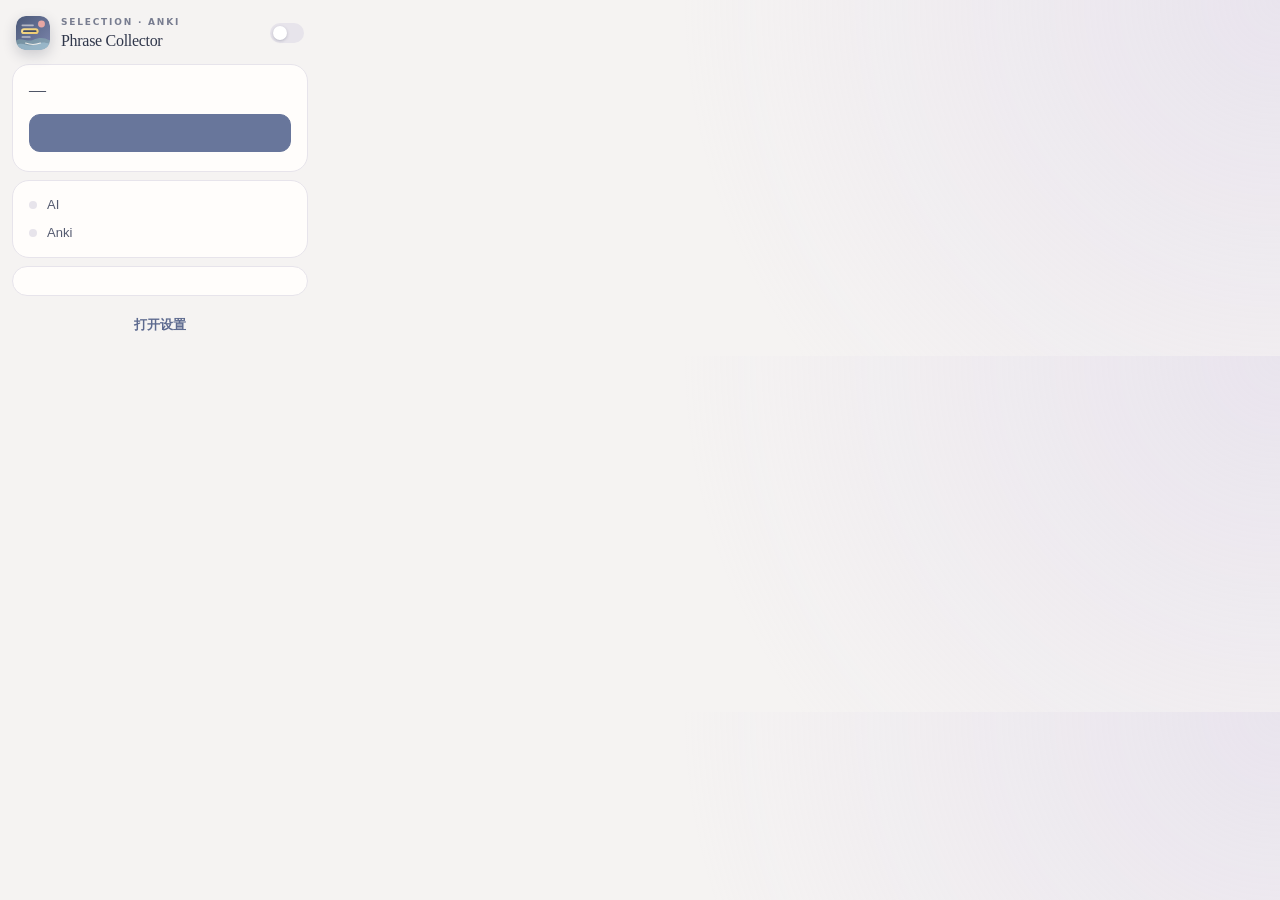
==== popup/popup.html @ 85362d1e "Phrase Collector Ver1.0.0" ====
<!doctype html>
<html lang="zh-CN">
<head>
  <meta charset="utf-8">
  <title>Phrase Collector</title>
  <link rel="icon" type="image/svg+xml" href="../icons/icon.svg">
  <link rel="stylesheet" href="popup.css">
</head>
<body>
  <header>
    <img src="../icons/icon.svg" alt="">
    <span class="name"><small>SELECTION · ANKI</small>Phrase Collector</span>
    <label class="switch" data-i18n-title="启用 / 停用插件" title="启用 / 停用插件"><input type="checkbox" id="enabled"><span></span></label>
  </header>
  <section class="site">
    <div class="host" id="host">—</div>
    <div class="state" id="state"></div>
    <button id="toggleSite" class="primary"></button>
  </section>
  <section class="checks">
    <div class="check" id="aiCheck"><span class="dot"></span><span class="text">AI</span></div>
    <div class="check" id="ankiCheck"><span class="dot"></span><span class="text">Anki</span></div>
  </section>
  <section class="actions" id="actions"></section>
  <footer>
    <button id="openOptions" data-i18n="打开设置">打开设置</button>
  </footer>
  <script src="../shared/default-prompts.js"></script>
  <script src="../shared/i18n.js"></script>
  <script src="../shared/core.js"></script>
  <script src="popup.js"></script>
</body>
</html>
---- popup/popup.css ----
:root {
  --c1: #e6b8b5;
  --c2: #b8cbda;
  --c3: #d7cee7;
  --c4: #c0ccae;
  --c6: #ebc86c;
  --paper: #f5f3f2;
  --card: #fffdfb;
  --fg: #30374b;
  --fg-2: #555b70;
  --muted: #787d90;
  --line: #e7e4eb;
  --input-line: #dddee7;
  --accent: #5d6a8f;
  --btn: #68769b;
  --btn-hover: #515d82;
  --btn-fg: #ffffff;
  --ok: #4f7d68;
  --danger: #a64d59;
  --dot-ok: #8fb59f;
  --dot-warn: #ebc86c;
  --dot-err: #d9908c;
  --serif: Georgia, "Noto Serif SC", "Songti SC", serif;
}

:root[data-theme="lagoon"] {
  --dot-ok: #82afa0;
  --dot-err: #c98f7c;
  --c1: #82afa0;
  --c2: #ebc86c;
  --c3: #e3eee4;
  --c4: #b7c9a0;
  --c6: #ebc86c;
  --paper: #f4f6f0;
  --card: #ffffff;
  --fg: #314940;
  --fg-2: #587165;
  --muted: #71887a;
  --line: #e0e8de;
  --input-line: #d9e4d9;
  --accent: #416c58;
  --btn: #608b77;
  --btn-hover: #477864;
  --btn-fg: #ffffff;
  --ok: #416c58;
  --danger: #a0695b;
}

* { box-sizing: border-box; }
body {
  margin: 0;
  width: 320px;
  padding: 12px;
  background: radial-gradient(circle at 100% 0, color-mix(in srgb, var(--c3) 40%, transparent) 0, transparent 45%), var(--paper);
  color: var(--fg);
  font: 13px/1.55 Inter, -apple-system, BlinkMacSystemFont, "Segoe UI", Roboto, "Noto Sans SC", "PingFang SC", "Microsoft YaHei", sans-serif;
  -webkit-font-smoothing: antialiased;
}
header { display: flex; align-items: center; gap: 11px; padding: 4px 4px 14px; }
header img { width: 34px; height: 34px; border-radius: 10px; box-shadow: 0 5px 14px rgba(35, 41, 65, .2); }
header .name { flex: 1; font: 500 16px/1.2 var(--serif); letter-spacing: -.3px; }
header .name small { display: block; font: 750 9px/1.4 Inter, system-ui, sans-serif; letter-spacing: 1.8px; color: var(--muted); margin-bottom: 2px; }
.switch { position: relative; width: 34px; height: 20px; cursor: pointer; }
.switch input { opacity: 0; width: 0; height: 0; }
.switch span { position: absolute; inset: 0; background: var(--line); border-radius: 99px; transition: background .2s; }
.switch span::after { content: ""; position: absolute; left: 3px; top: 3px; width: 14px; height: 14px; border-radius: 50%; background: #fff; box-shadow: 0 1px 3px rgba(45, 48, 79, .25); transition: transform .2s ease; }
.switch input:checked + span { background: var(--btn); }
.switch input:checked + span::after { transform: translateX(14px); }
section { background: var(--card); border: 1px solid var(--line); border-radius: 17px; padding: 14px 16px; margin-bottom: 8px; }
.host { font: 400 17px/1.35 var(--serif); letter-spacing: -.3px; word-break: break-all; }
.state { color: var(--muted); font-size: 12px; margin: 3px 0 12px; }
.state.on { color: var(--ok); }
button {
  font: inherit;
  font-weight: 650;
  height: 38px;
  padding: 0 14px;
  border-radius: 11px;
  border: 1px solid var(--input-line);
  background: var(--card);
  color: var(--fg-2);
  cursor: pointer;
  width: 100%;
  transition: background .2s, border-color .2s, transform .2s;
}
button:hover { border-color: var(--accent); color: var(--fg); }
button:active:not(:disabled) { transform: scale(.98); }
button.primary { background: var(--btn); border-color: var(--btn); color: var(--btn-fg); letter-spacing: .3px; }
button.primary:hover { background: var(--btn-hover); border-color: var(--btn-hover); color: var(--btn-fg); }
button:disabled { opacity: .5; cursor: default; }
.checks { display: flex; flex-direction: column; gap: 8px; }
.check { display: flex; align-items: center; gap: 10px; }
.check .text { flex: 1; color: var(--fg-2); }
.dot { width: 8px; height: 8px; border-radius: 50%; background: var(--line); flex-shrink: 0; }
.check.ok .dot { background: var(--dot-ok); box-shadow: 0 0 0 4px color-mix(in srgb, var(--dot-ok) 28%, transparent); }
.check.warn .dot { background: var(--dot-warn); box-shadow: 0 0 0 4px color-mix(in srgb, var(--dot-warn) 28%, transparent); }
.check.err .dot { background: var(--dot-err); box-shadow: 0 0 0 4px color-mix(in srgb, var(--dot-err) 28%, transparent); }
.check a { color: var(--accent); cursor: pointer; text-decoration: underline; text-underline-offset: 3px; }
.actions .item { display: flex; justify-content: space-between; align-items: center; gap: 8px; padding: 4px 0; }
.actions .item kbd { font: 600 10px ui-monospace, Menlo, Consolas, monospace; border: 1px solid var(--line); border-radius: 6px; padding: 2px 6px; color: var(--muted); }
.actions .title { color: var(--muted); font-size: 9.5px; letter-spacing: 1.6px; font-weight: 750; margin-bottom: 6px; }
footer { padding: 2px 0 0; }
footer button { border-color: transparent; background: transparent; color: var(--accent); }
footer button:hover { background: var(--card); border-color: var(--line); }
.actions .act { display: flex; align-items: center; gap: 8px; }
.actions .ic { display: grid; place-items: center; width: 18px; height: 18px; font-size: 14px; color: var(--accent); }
.pc-icon-svg { width: 100%; height: 100%; }
.pc-icon-img { width: 100%; height: 100%; object-fit: contain; border-radius: 4px; }
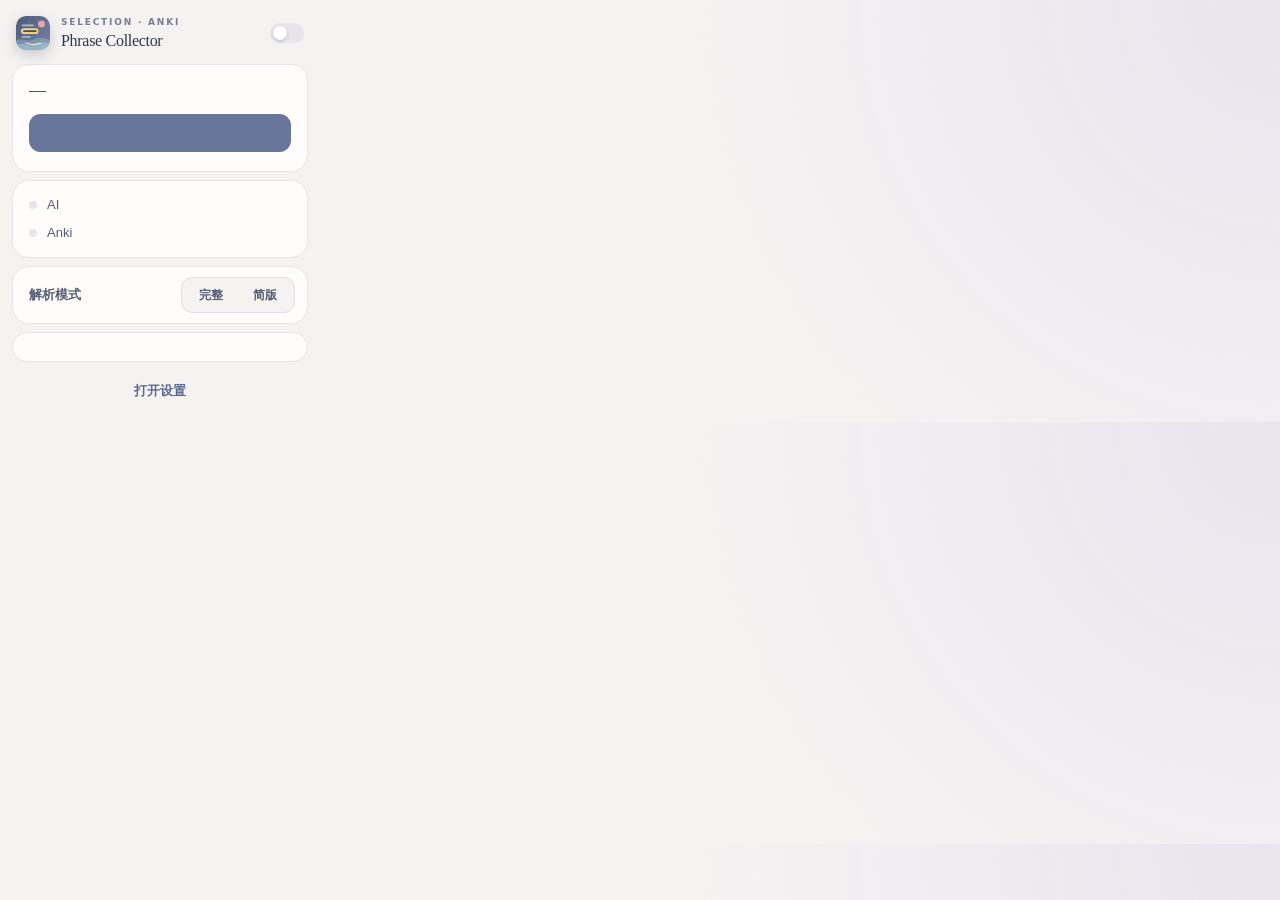
==== commit 08748303: "Updated to ver 1.1.2" ====
--- a/popup/popup.html
+++ b/popup/popup.html
@@ -21,6 +21,13 @@
     <div class="check" id="aiCheck"><span class="dot"></span><span class="text">AI</span></div>
     <div class="check" id="ankiCheck"><span class="dot"></span><span class="text">Anki</span></div>
   </section>
+  <section class="mode">
+    <span class="label" data-i18n="解析模式">解析模式</span>
+    <div class="seg" role="group">
+      <button data-mode="full" data-i18n="完整">完整</button>
+      <button data-mode="lite" data-i18n="简版">简版</button>
+    </div>
+  </section>
   <section class="actions" id="actions"></section>
   <footer>
     <button id="openOptions" data-i18n="打开设置">打开设置</button>
--- a/popup/popup.css
+++ b/popup/popup.css
@@ -106,3 +106,9 @@
 .actions .ic { display: grid; place-items: center; width: 18px; height: 18px; font-size: 14px; color: var(--accent); }
 .pc-icon-svg { width: 100%; height: 100%; }
 .pc-icon-img { width: 100%; height: 100%; object-fit: contain; border-radius: 4px; }
+.mode { display: flex; align-items: center; justify-content: space-between; gap: 12px; padding: 10px 12px 10px 16px; }
+.mode .label { color: var(--fg-2); font-weight: 650; }
+.seg { display: inline-flex; gap: 2px; padding: 3px; border: 1px solid var(--input-line); border-radius: 11px; background: var(--paper); }
+.seg button { width: auto; height: 28px; padding: 0 14px; border: 0; border-radius: 8px; background: transparent; font-size: 12px; }
+.seg button.on { background: var(--btn); color: var(--btn-fg); }
+.seg button:active:not(:disabled) { transform: none; }
